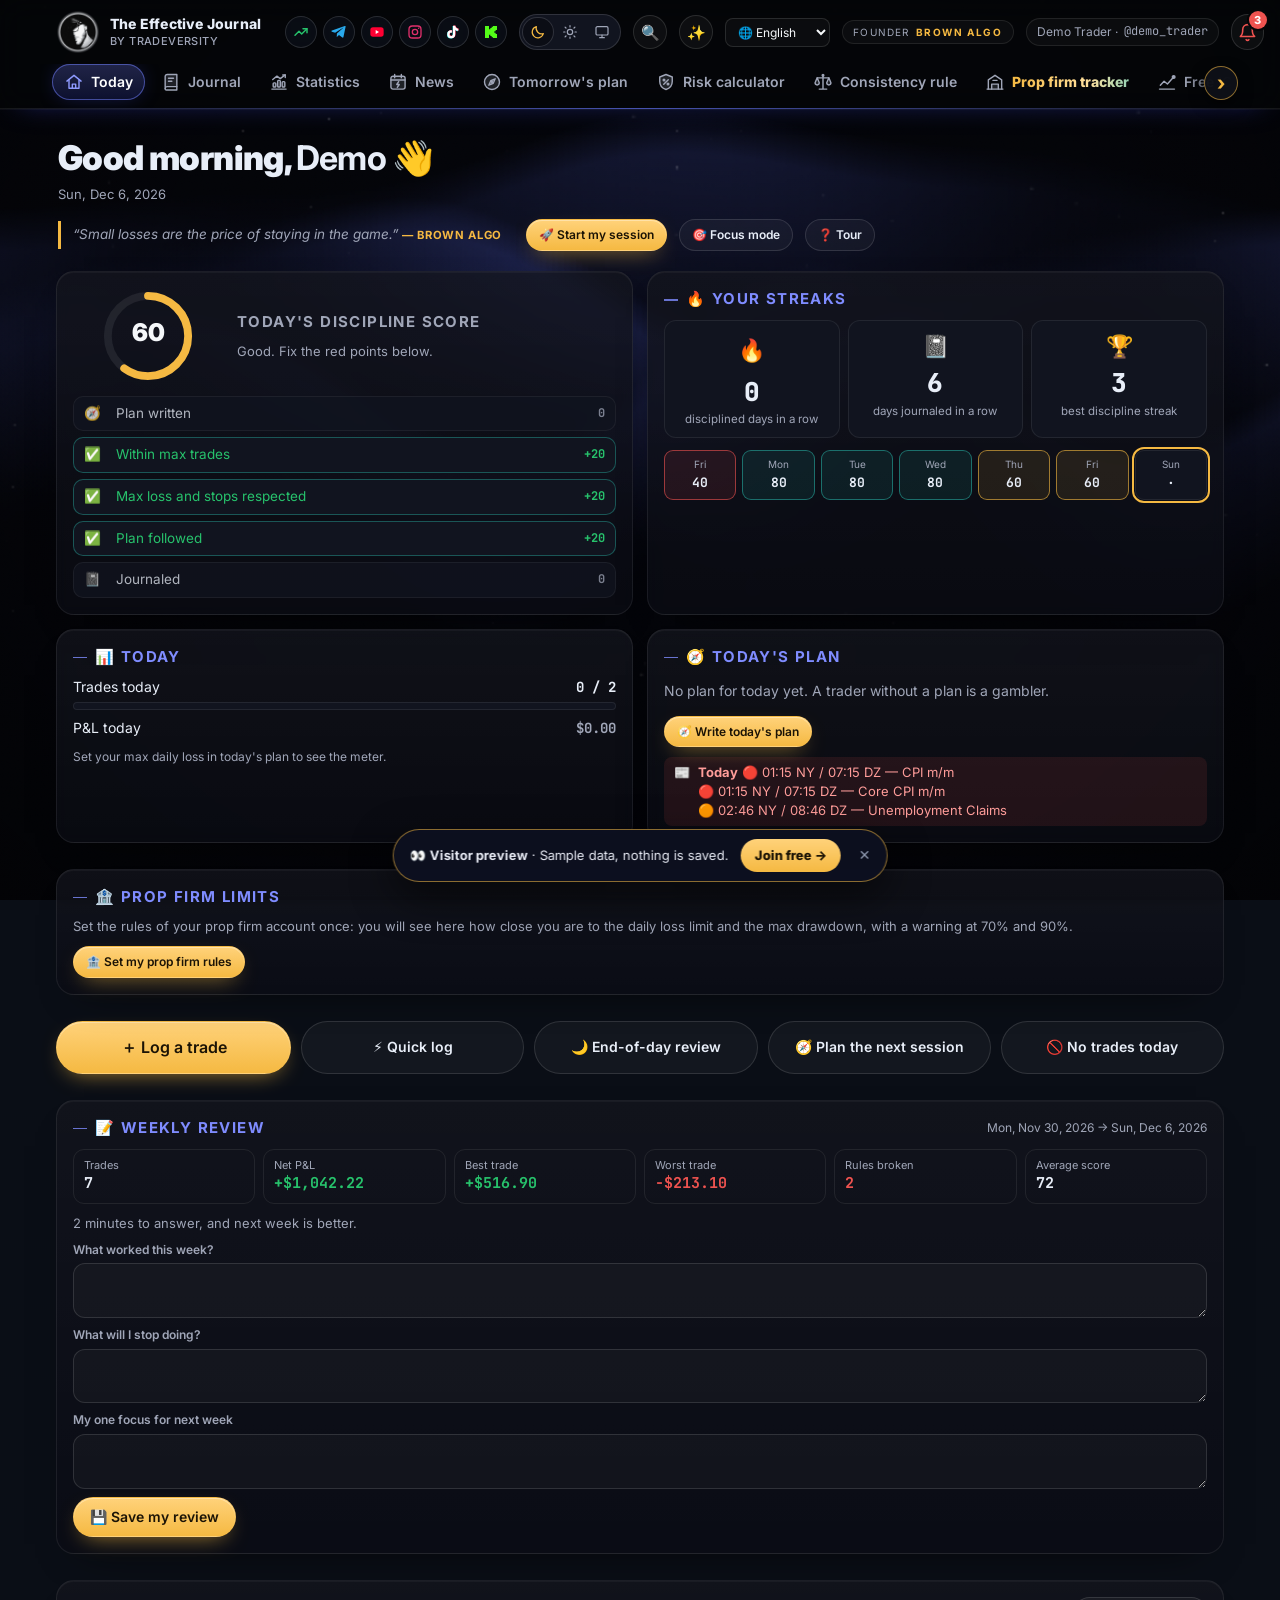
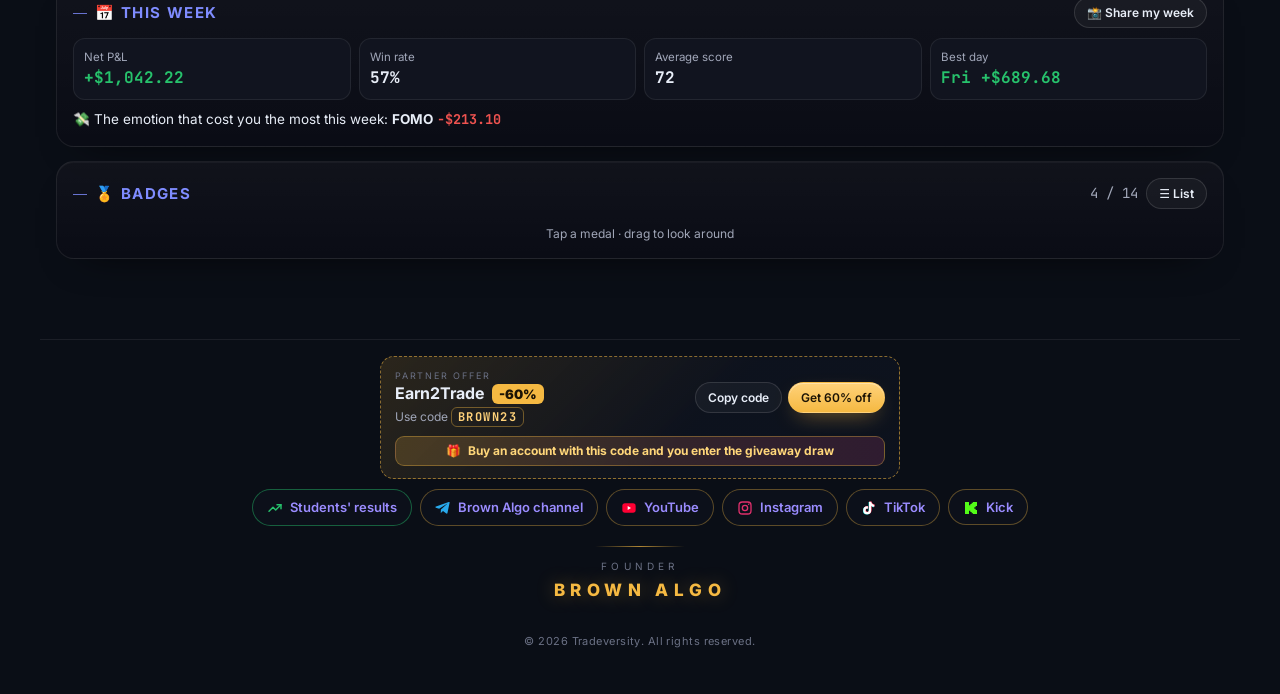
==== preview/index.html @ 7f9da660 "Visitor preview link (jointradeversity.com/preview): demo platform with sample data and a small bann" ====
<!DOCTYPE html>
<html lang="en"><head><meta charset="utf-8">
<title>The Effective Journal · visitor preview</title>
<meta name="viewport" content="width=device-width,initial-scale=1">
<meta name="description" content="See the Tradeversity trading journal with sample data. No account needed, nothing is saved.">
<meta property="og:title" content="The Effective Journal · visitor preview">
<meta property="og:description" content="See the platform with sample data. No account needed.">
<meta http-equiv="refresh" content="0; url=../?demo=1&amp;visit=1#today">
<script>location.replace("../?demo=1&visit=1"+"#today")</script>
<style>body{margin:0;min-height:100vh;display:grid;place-items:center;background:#030407;color:#c9cede;font:15px Inter,system-ui,sans-serif}a{color:#f5b942}</style>
</head><body><p>Opening the visitor preview… <a href="../?demo=1&amp;visit=1#today">Open it</a></p></body></html>
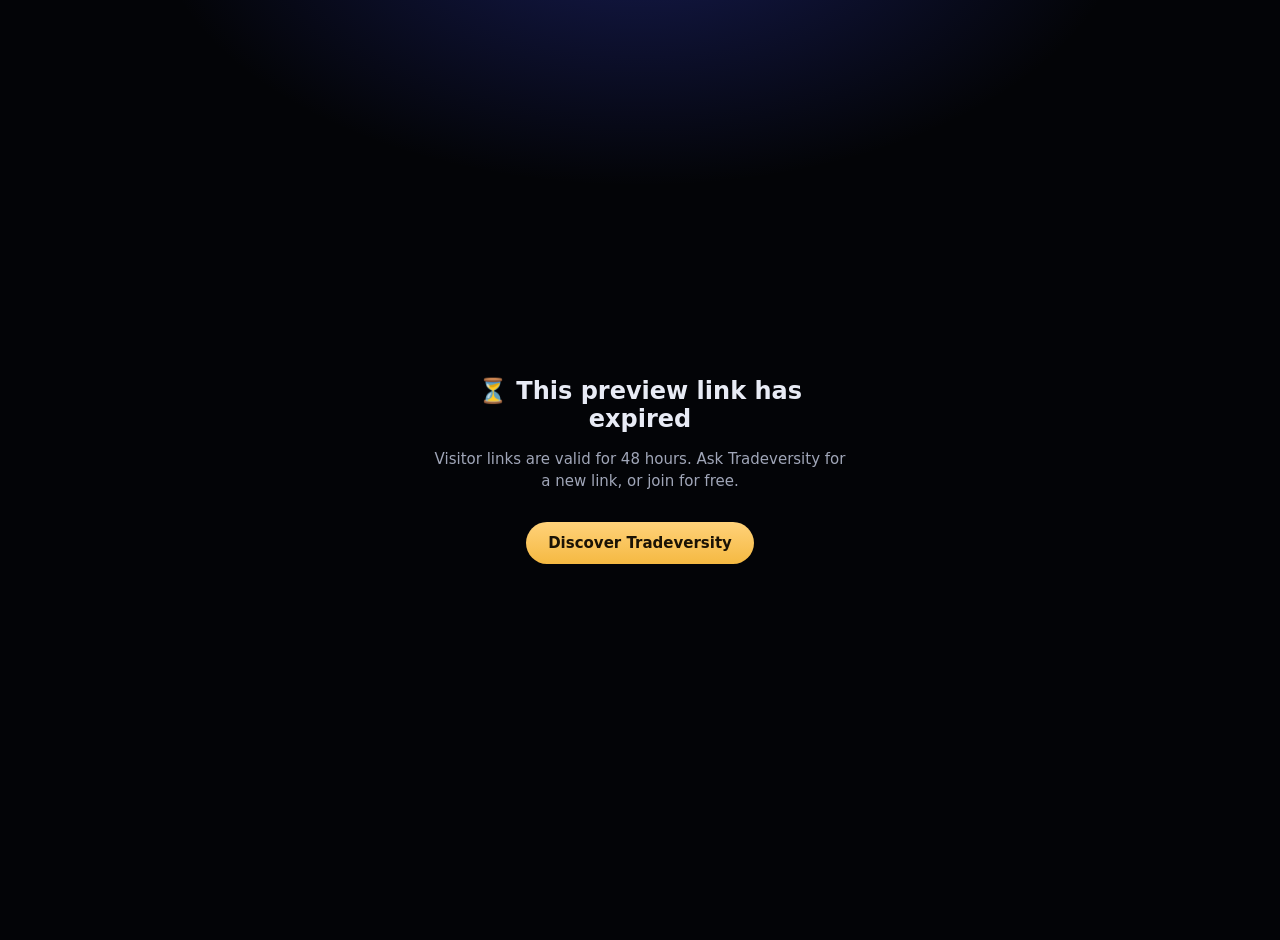
==== commit 40e57f7b: "Visitor links expire after 48 hours; admin card to create a new 48-hour link Co-Authored-By: Claude " ====
--- a/preview/index.html
+++ b/preview/index.html
@@ -5,7 +5,16 @@
 <meta name="description" content="See the Tradeversity trading journal with sample data. No account needed, nothing is saved.">
 <meta property="og:title" content="The Effective Journal · visitor preview">
 <meta property="og:description" content="See the platform with sample data. No account needed.">
-<meta http-equiv="refresh" content="0; url=../?demo=1&amp;visit=1#today">
-<script>location.replace("../?demo=1&visit=1"+"#today")</script>
-<style>body{margin:0;min-height:100vh;display:grid;place-items:center;background:#030407;color:#c9cede;font:15px Inter,system-ui,sans-serif}a{color:#f5b942}</style>
-</head><body><p>Opening the visitor preview… <a href="../?demo=1&amp;visit=1#today">Open it</a></p></body></html>
+<style>body{margin:0;min-height:100vh;display:grid;place-items:center;background:radial-gradient(700px 400px at 50% -10%,rgba(58,72,224,.35),transparent 70%),#030407;color:#e8ebf5;font:15px Inter,system-ui,sans-serif;text-align:center;padding:20px}
+.box{max-width:420px}h1{font-size:24px;margin:0 0 10px}p{color:#a0a6b8;line-height:1.5}a.b{display:inline-block;margin-top:14px;padding:12px 22px;border-radius:999px;background:linear-gradient(180deg,#ffd27a,#f5b942);color:#1b1305;font-weight:800;text-decoration:none}</style>
+</head><body><div class="box" id="box"><p>Opening the visitor preview…</p></div>
+<script>
+/* A visitor link is valid for 48 hours: ?e = expiry time (seconds, base 36), made by the admin dashboard. */
+(function(){const q=new URLSearchParams(location.search),e=q.get("e"),exp=e?parseInt(e,36)*1000:0;
+  if(exp&&Date.now()<exp&&exp-Date.now()<=49*3600e3){location.replace("../?demo=1&visit=1&e="+encodeURIComponent(e)+"#today");return}
+  const ar=(navigator.language||"").startsWith("ar"),fr=(navigator.language||"").startsWith("fr");
+  const T=ar?["انتهت صلاحية رابط المعاينة","روابط الزوار صالحة لمدة 48 ساعة. اطلب رابطًا جديدًا من Tradeversity أو انضم مجانًا.","اكتشف Tradeversity"]
+    :fr?["Ce lien d'aperçu a expiré","Les liens visiteurs sont valables 48 heures. Demandez un nouveau lien à Tradeversity, ou rejoignez-nous gratuitement.","Découvrir Tradeversity"]
+    :["This preview link has expired","Visitor links are valid for 48 hours. Ask Tradeversity for a new link, or join for free.","Discover Tradeversity"];
+  document.getElementById("box").innerHTML=`<h1>⏳ ${T[0]}</h1><p>${T[1]}</p><a class="b" href="../welcome.html">${T[2]}</a>`;if(ar)document.body.dir="rtl"})();
+</script></body></html>
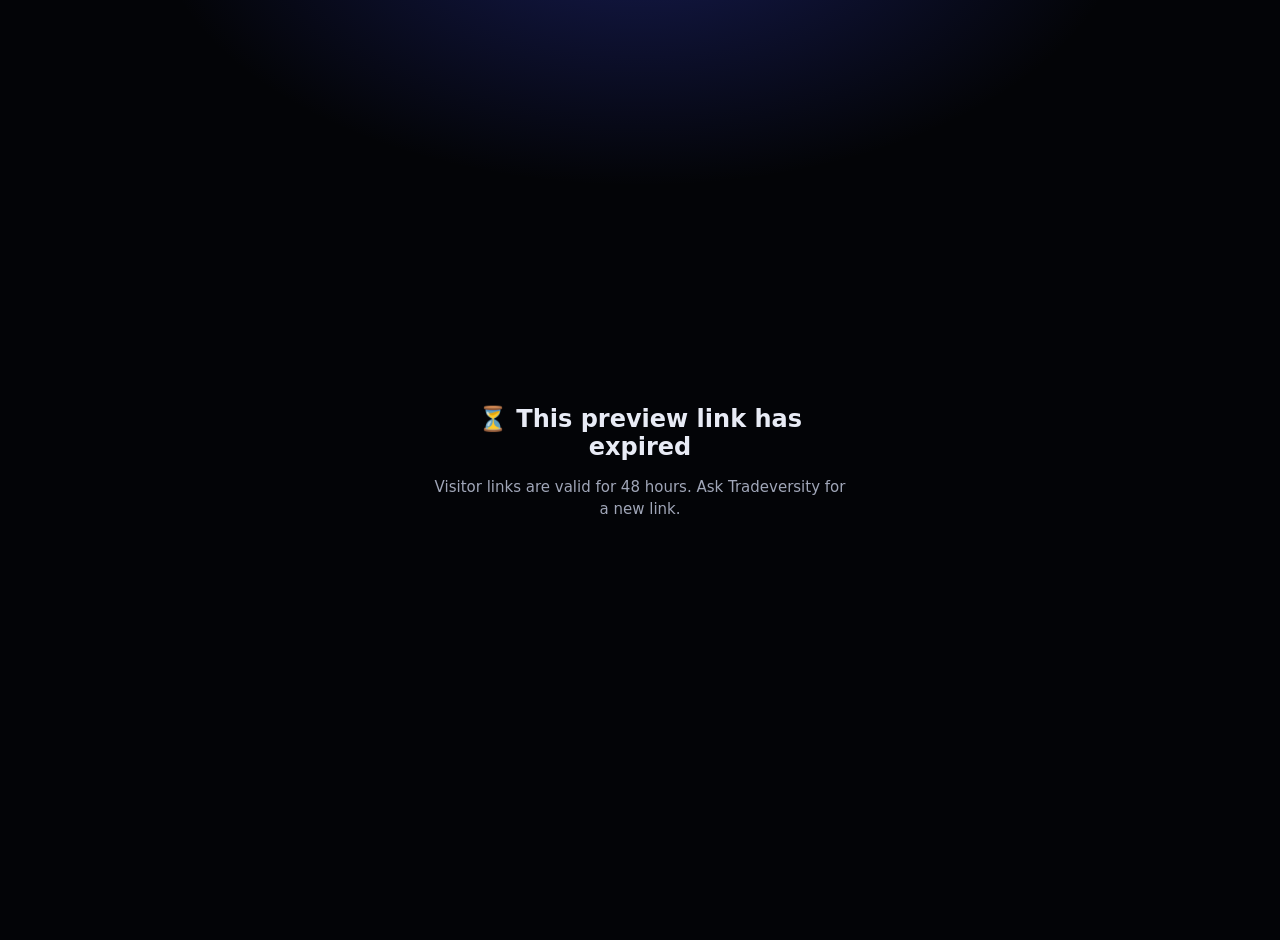
==== commit ad4bf8c4: "Visitor preview: no join, login or log out buttons Co-Authored-By: Claude Opus 5.5 <noreply@anthropi" ====
--- a/preview/index.html
+++ b/preview/index.html
@@ -13,8 +13,8 @@
 (function(){const q=new URLSearchParams(location.search),e=q.get("e"),exp=e?parseInt(e,36)*1000:0;
   if(exp&&Date.now()<exp&&exp-Date.now()<=49*3600e3){location.replace("../?demo=1&visit=1&e="+encodeURIComponent(e)+"#today");return}
   const ar=(navigator.language||"").startsWith("ar"),fr=(navigator.language||"").startsWith("fr");
-  const T=ar?["انتهت صلاحية رابط المعاينة","روابط الزوار صالحة لمدة 48 ساعة. اطلب رابطًا جديدًا من Tradeversity أو انضم مجانًا.","اكتشف Tradeversity"]
-    :fr?["Ce lien d'aperçu a expiré","Les liens visiteurs sont valables 48 heures. Demandez un nouveau lien à Tradeversity, ou rejoignez-nous gratuitement.","Découvrir Tradeversity"]
-    :["This preview link has expired","Visitor links are valid for 48 hours. Ask Tradeversity for a new link, or join for free.","Discover Tradeversity"];
-  document.getElementById("box").innerHTML=`<h1>⏳ ${T[0]}</h1><p>${T[1]}</p><a class="b" href="../welcome.html">${T[2]}</a>`;if(ar)document.body.dir="rtl"})();
+  const T=ar?["انتهت صلاحية رابط المعاينة","روابط الزوار صالحة لمدة 48 ساعة. اطلب رابطًا جديدًا من Tradeversity.","اكتشف Tradeversity"]
+    :fr?["Ce lien d'aperçu a expiré","Les liens visiteurs sont valables 48 heures. Demandez un nouveau lien à Tradeversity.","Découvrir Tradeversity"]
+    :["This preview link has expired","Visitor links are valid for 48 hours. Ask Tradeversity for a new link.","Discover Tradeversity"];
+  document.getElementById("box").innerHTML=`<h1>⏳ ${T[0]}</h1><p>${T[1]}</p>`;if(ar)document.body.dir="rtl"})();
 </script></body></html>
